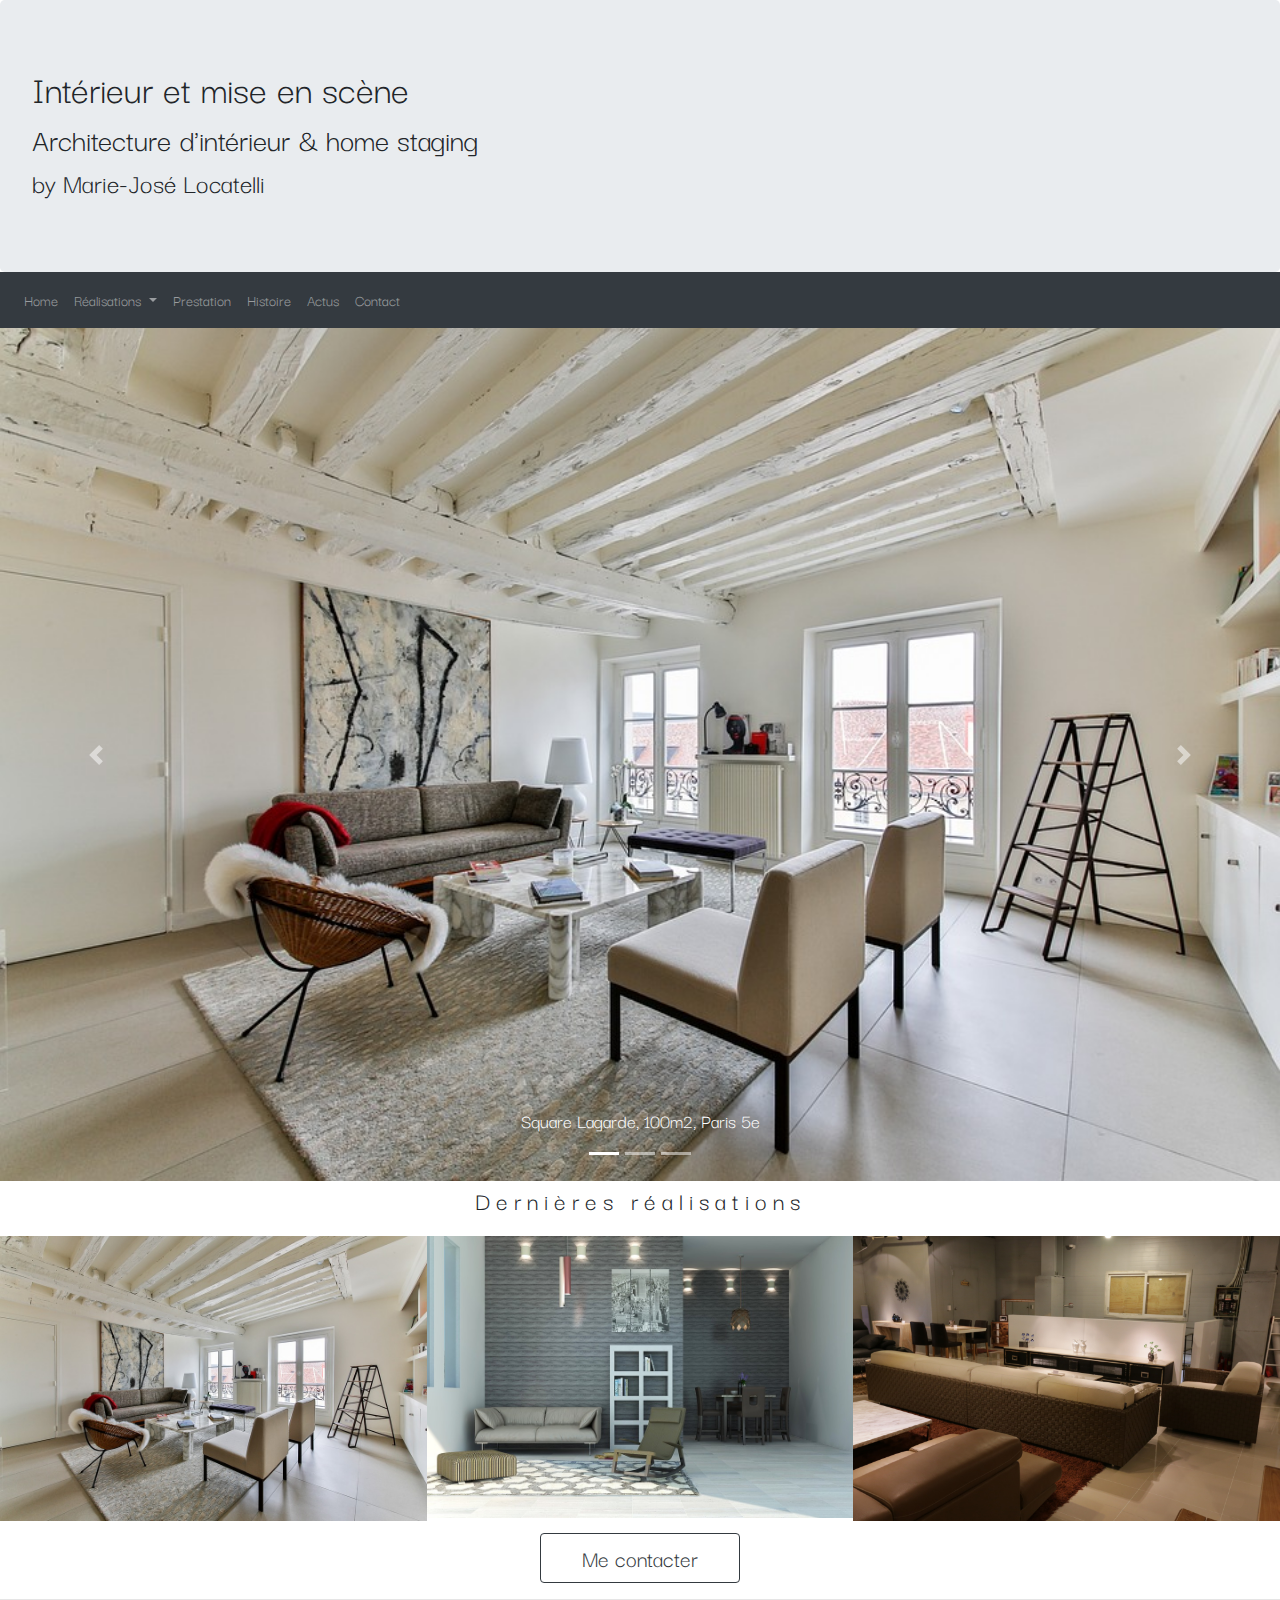
==== index.html @ 53eab32d "ajout lien vers la page squarelagarde.html" ====
<html>
    <head>
        <meta charset="UTF-8" />
        <title>Intérieur et mise en scène</title>
        <link rel="icon" href="image/biglogo.jpg" />
        <link rel="stylesheet" href="css/bootstrap.css" />
        <link rel="stylesheet" href="styles.css" />
    </head>
    <body>
        <div class="jumbotron" style="margin-bottom:0px;">
            <h1>Intérieur et mise en scène</h1>
            <h2>Architecture d'intérieur & home staging</h2>
            <h3>by Marie-José Locatelli</h3>
        </div>
        <nav class="navbar navbar-expand-md navbar-dark bg-dark sticky-top">
            <button
                class="navbar-toggler"
                data-toggle="collapse"
                data-target="#collapse_target"
            >
                <span class="navbar-toggler-icon"></span>
            </button>
            <div class="collapse navbar-collapse" id="collapse_target">
                <ul class="navbar-nav">
                    <li class="nav-item">
                        <a class="nav-link" href="#">Home</a>
                    </li>
                    <li class="nav-item dropdown">
                        <a
                            class="nav-link dropdown-toggle"
                            data-toggle="dropdown"
                            data-target="dropdown_target"
                            href="#"
                        >
                            Réalisations
                        </a>
                        <div
                            class="dropdown-menu"
                            aria-labelledby="dropdown_target"
                        >
                            <a
                                class="dropdown-item navlist-item"
                                href="squarelagarde.html"
                                >Square Lagarde 100m2 Paris 5e</a
                            >
                            <div class="background-color"></div>
                            <a class="dropdown-item navlist-item" href="#"
                                >Rue de la clé 150m2 Paris 5e</a
                            >
                            <a class="dropdown-item navlist-item" href="#"
                                >XXX 250m2 Gordes</a
                            >
                            <a class="dropdown-item navlist-item" href="#"
                                >Rue Edmond Roger 50m2 Paris 14e</a
                            >
                        </div>
                    </li>
                    <li class="nav-item">
                        <a class="nav-link" href="prestation.html"
                            >Prestation</a
                        >
                    </li>
                    <li class="nav-item">
                        <a class="nav-link" href="#">Histoire</a>
                    </li>
                    <li class="nav-item ">
                        <a class="nav-link" href="#">Actus</a>
                    </li>
                    <li class="nav-item">
                        <a class="nav-link" href="contact.html">Contact</a>
                    </li>
                </ul>
            </div>
        </nav>

        <div id="carousel" class="carousel slide" data-ride="carousel">
            <ol class="carousel-indicators">
                <li
                    data-target="#carousel"
                    data-slide-to="0"
                    class="active"
                ></li>
                <li data-target="#carousel" data-slide-to="1"></li>
                <li data-target="#carousel" data-slide-to="2"></li>
            </ol>
            <div class="carousel-inner">
                <div class="carousel-item active">
                    <img
                        src="image/interieur1.jpg"
                        class="d-block w-100"
                        alt="intérieur maison"
                    />
                    <div class="carousel-caption d-none d-md-block">
                        <h5>Square Lagarde, 100m2, Paris 5e</h5>
                    </div>
                </div>
                <div class="carousel-item">
                    <img
                        src="image/interieur2.jpg"
                        class="d-block w-100"
                        alt="intérieur maison2"
                    />
                    <div class="carousel-caption d-none d-md-block">
                        <h5 style="color:black">
                            <strong>Rue de la clé, 150m2, Paris 5e</strong>
                        </h5>
                    </div>
                </div>
                <div class="carousel-item">
                    <img
                        src="image/interieur3.jpg"
                        class="d-block w-100"
                        alt="intérieur maison3"
                    />
                    <div class="carousel-caption d-none d-md-block">
                        <h5>XXX, 250m2, Gordes</h5>
                    </div>
                </div>
            </div>
            <a
                class="carousel-control-prev"
                href="#carousel"
                role="button"
                data-slide="prev"
            >
                <span
                    class="carousel-control-prev-icon"
                    aria-hidden="true"
                ></span>
                <span class="sr-only">Précédent</span>
            </a>
            <a
                class="carousel-control-next"
                href="#carousel"
                role="button"
                data-slide="next"
            >
                <span
                    class="carousel-control-next-icon"
                    aria-hidden="true"
                ></span>
                <span class="sr-only">Prochain</span>
            </a>
        </div>
        <p style="text-align:center; letter-spacing:6px; font-size:26px">
            Dernières réalisations
        </p>
        <div
            class="d-flex flex-row no-gutters flex-wrap justify-content-around align-items-start"
        >
            <div class="col-12 col-sm-4">
                <a href="squarelagarde.html">
                    <img src="image/interieur1.jpg" class="img-fluid" />
                    <div class="fading-text">Square Lagarde, 100m2</div>
                </a>
            </div>
            <div class="col-12 col-sm-4">
                <img src="image/interieur2.jpg" class="img-fluid" />
                <div class="fading-text">Rue de la clé, 150m2</div>
            </div>
            <div class="col-12 col-sm-4">
                <img src="image/interieur3.jpg" class="img-fluid" />
                <div class="fading-text">XXX, 250m2, Gordes</div>
            </div>
        </div>
        <div class="d-flex flex-row justify-content-center" style="margin:12px">
            <a
                role="button"
                href="contact.html"
                class="btn btn-outline-dark xl-font-size"
                style="width: 200px;"
                >Me contacter</a
            >
        </div>
        <hr />
        <script
            src="https://code.jquery.com/jquery-3.3.1.slim.min.js"
            integrity="sha384-q8i/X+965DzO0rT7abK41JStQIAqVgRVzpbzo5smXKp4YfRvH+8abtTE1Pi6jizo"
            crossorigin="anonymous"
        ></script>
        <script
            src="https://cdnjs.cloudflare.com/ajax/libs/popper.js/1.14.7/umd/popper.min.js"
            integrity="sha384-UO2eT0CpHqdSJQ6hJty5KVphtPhzWj9WO1clHTMGa3JDZwrnQq4sF86dIHNDz0W1"
            crossorigin="anonymous"
        ></script>
        <script
            src="https://stackpath.bootstrapcdn.com/bootstrap/4.3.1/js/bootstrap.min.js"
            integrity="sha384-JjSmVgyd0p3pXB1rRibZUAYoIIy6OrQ6VrjIEaFf/nJGzIxFDsf4x0xIM+B07jRM"
            crossorigin="anonymous"
        ></script>
    </body>
</html>
---- styles.css ----
@font-face { 
    font-family: "Darker Grotesque";
    src: url("assets/fonts/DarkerGrotesque-Regular.ttf");
}

body {
    font-family: "Darker Grotesque", sans-serif;
}
.navlist-item {
    transition-property: all;
    transition-duration: 0.3s;
}
.navlist-item:hover {
    text-decoration: underline
}
.img-mj-contact {
    border-radius:275px;
    height:300px;
    display: flex;
    margin-left:auto;
    margin-right:auto;
}
.contact-detail {
    text-align: center;
    font-size: larger;
}
.prestation-text-header {
    text-align: center;
    font-size: 180%;
    color: #fff;
    background-image: url(image/fondprestation.jpg);
    background-repeat: no-repeat;
    background-position: center;
    background-size: cover;
}
.prestation-text {
    text-align: center;
    font-size: 120%;
}
.prestation-text-etape {
    font-size: 120%;
    position: center;
    width: 600px;
    margin-left: 207px;
    margin-top: 20px;
    text-align:justify;
}
.xl-font-size {
    font-size: x-large;
}
.fading-text {
    position: absolute;
    left:0;
    top:0;
    bottom:0;
    right:0;
    background-color: #7984786e;
    color:#fff;
    display:flex;
    align-items: center;
    justify-content: center;
    font-size:150%;
    opacity: 0;
    transition: .3s;
}
.fading-text:hover {
    opacity: 1;
}
.prestation-borders {
    border: 1px solid #5a5a5a;
}
.slide-from-left {
    position: relative;
    left: -100%;
    animation-name: slide-from-left;
    animation-duration: .5s;
    animation-iteration-count: 1;
    animation-fill-mode: forwards;
    animation-timing-function: linear;
}
.first-element{
    animation-delay: 0s;
}
.second-element{
    animation-delay: .5s;
}
.third-element{
    animation-delay: 1s;
}
.fourth-element{
    animation-delay: 1.5s;
}
.fifth-element{
    animation-delay: 2s;
}
.sixth-element{
    animation-delay: 3s;
}
@keyframes slide-from-left {
    from {
        left: -100%;
    }
    to {
        left: 0;
    }
}
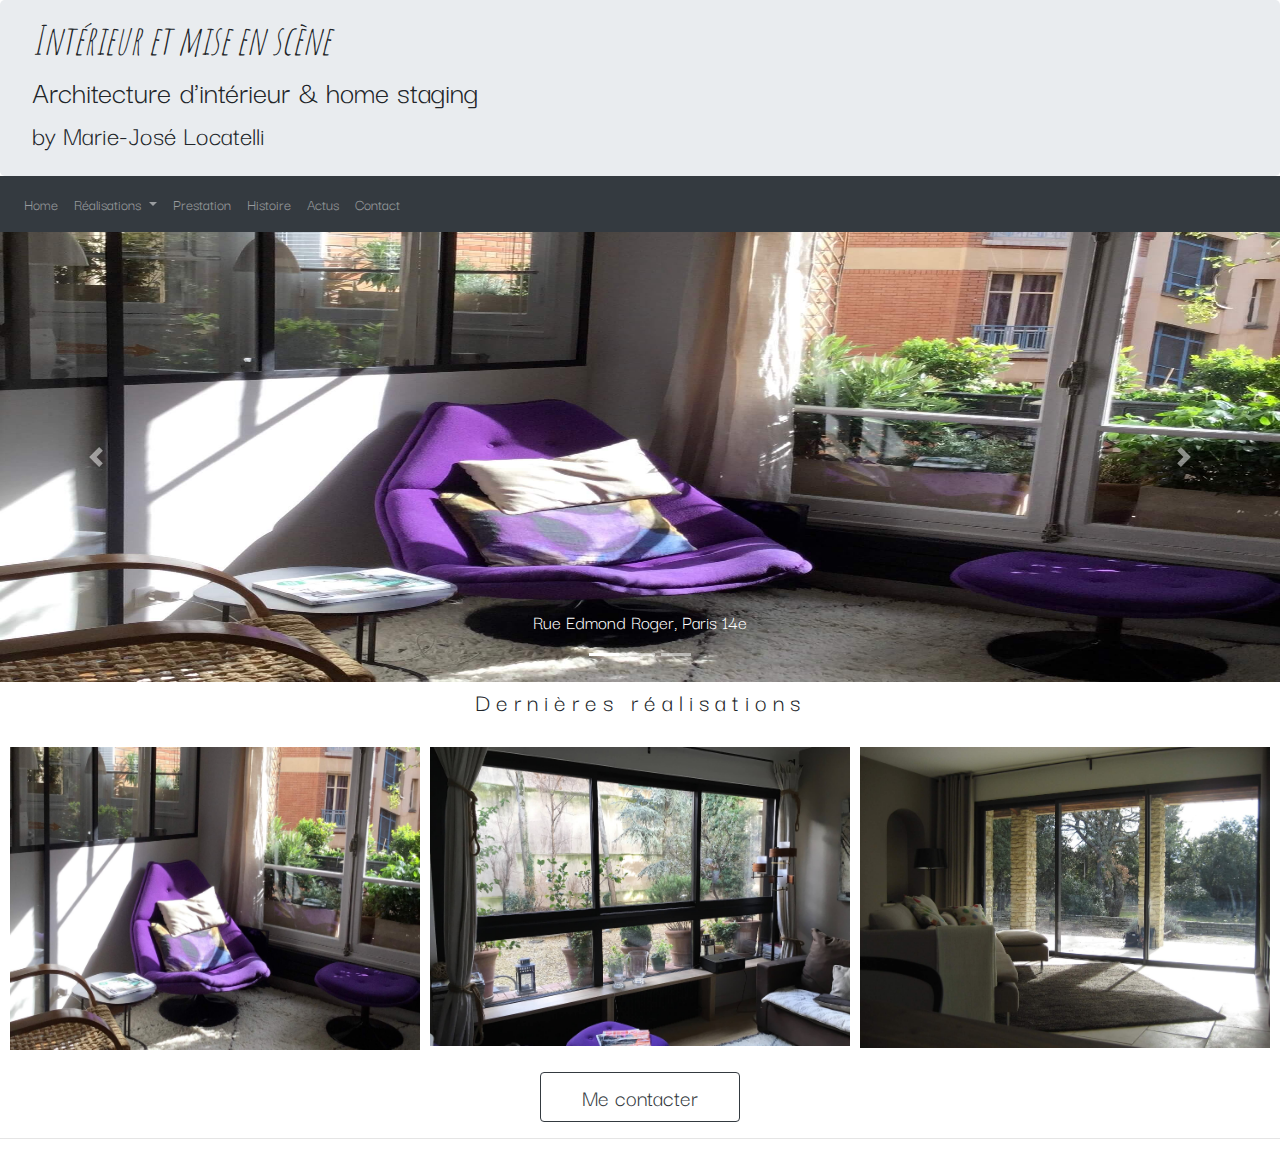
==== commit 14515370: "changement nom photo j'ai retire accent espaces et majuscules" ====
--- a/index.html
+++ b/index.html
@@ -7,8 +7,8 @@
         <link rel="stylesheet" href="styles.css" />
     </head>
     <body>
-        <div class="jumbotron" style="margin-bottom:0px;">
-            <h1>Intérieur et mise en scène</h1>
+        <div class="jumbotron py-3" style="margin-bottom:0px;">
+            <h1><em>Intérieur et mise en scène</em></h1>
             <h2>Architecture d'intérieur & home staging</h2>
             <h3>by Marie-José Locatelli</h3>
         </div>
@@ -40,18 +40,24 @@
                         >
                             <a
                                 class="dropdown-item navlist-item"
-                                href="squarelagarde.html"
-                                >Square Lagarde 100m2 Paris 5e</a
+                                href="rueedmonroger.html"
+                                >2 pièces, Rue Edmond Roger, Paris 14e</a
                             >
                             <div class="background-color"></div>
-                            <a class="dropdown-item navlist-item" href="#"
-                                >Rue de la clé 150m2 Paris 5e</a
-                            >
-                            <a class="dropdown-item navlist-item" href="#"
-                                >XXX 250m2 Gordes</a
-                            >
-                            <a class="dropdown-item navlist-item" href="#"
-                                >Rue Edmond Roger 50m2 Paris 14e</a
+                            <a
+                                class="dropdown-item navlist-item"
+                                href="bdarago.html"
+                                >2 pièces, Bd Arago, Paris 14e</a
+                            >
+                            <a
+                                class="dropdown-item navlist-item"
+                                href="gordes.html"
+                                >Maison, Gordes</a
+                            >
+                            <a
+                                class="dropdown-item navlist-item"
+                                href="ruesaintanne.html"
+                                >Studio, Rue Sainte-Anne, Paris 2e</a
                             >
                         </div>
                     </li>
@@ -85,35 +91,36 @@
             </ol>
             <div class="carousel-inner">
                 <div class="carousel-item active">
-                    <img
-                        src="image/interieur1.jpg"
-                        class="d-block w-100"
-                        alt="intérieur maison"
-                    />
+                    <div class="carrousel">
+                        <img
+                            src="image/2piecesedmondroger/salon1pay.jpeg"
+                            class="d-block w-100"
+                            style="height:450px"
+                            alt="interieurmaison"
+                        />
+                    </div>
                     <div class="carousel-caption d-none d-md-block">
-                        <h5>Square Lagarde, 100m2, Paris 5e</h5>
+                        <h5>Rue Edmond Roger, Paris 14e</h5>
                     </div>
                 </div>
                 <div class="carousel-item">
                     <img
-                        src="image/interieur2.jpg"
+                        src="image/2piecesarago/Salon1.jpg"
                         class="d-block w-100"
-                        alt="intérieur maison2"
+                        alt="interieurmaison2"
                     />
                     <div class="carousel-caption d-none d-md-block">
-                        <h5 style="color:black">
-                            <strong>Rue de la clé, 150m2, Paris 5e</strong>
-                        </h5>
+                        <h5>2 pièces, Bd Arago, Paris 14e</h5>
                     </div>
                 </div>
                 <div class="carousel-item">
                     <img
-                        src="image/interieur3.jpg"
+                        src="image/gordeserisson/salonvueterrasse1pt.jpeg"
                         class="d-block w-100"
-                        alt="intérieur maison3"
+                        alt="interieurmaison3"
                     />
                     <div class="carousel-caption d-none d-md-block">
-                        <h5>XXX, 250m2, Gordes</h5>
+                        <h5>Maison, Gordes</h5>
                     </div>
                 </div>
             </div>
@@ -147,20 +154,38 @@
         </p>
         <div
             class="d-flex flex-row no-gutters flex-wrap justify-content-around align-items-start"
+            style="padding:10px;"
         >
             <div class="col-12 col-sm-4">
-                <a href="squarelagarde.html">
-                    <img src="image/interieur1.jpg" class="img-fluid" />
-                    <div class="fading-text">Square Lagarde, 100m2</div>
+                <a href="rueedmonroger.html">
+                    <img
+                        src="image/2piecesedmondroger/salon1pay.jpeg"
+                        style="padding-right:10px;"
+                        class="img-fluid"
+                    />
+                    <div class="fading-text">Rue Edmond Roger, 50m2</div>
                 </a>
             </div>
             <div class="col-12 col-sm-4">
-                <img src="image/interieur2.jpg" class="img-fluid" />
-                <div class="fading-text">Rue de la clé, 150m2</div>
+                <a href="bdarago.html">
+                    <img
+                        src="image/2piecesarago/salon1pt.jpeg"
+                        class="img-fluid"
+                    />
+                    <div class="fading-text">Bd Arago, 47m2</div>
+                </a>
             </div>
             <div class="col-12 col-sm-4">
-                <img src="image/interieur3.jpg" class="img-fluid" />
-                <div class="fading-text">XXX, 250m2, Gordes</div>
+                <a href="gordes.html">
+                    <img
+                        src="image/gordeserisson/salonvueterrasse1pt.jpeg"
+                        style="padding-left:10px;"
+                        class="img-fluid"
+                    />
+                    <div class="fading-text">
+                        Gordes, 250m2
+                    </div>
+                </a>
             </div>
         </div>
         <div class="d-flex flex-row justify-content-center" style="margin:12px">
--- a/styles.css
+++ b/styles.css
@@ -1,24 +1,32 @@
-@font-face { 
+@font-face {
     font-family: "Darker Grotesque";
     src: url("assets/fonts/DarkerGrotesque-Regular.ttf");
 }
 
+@font-face {
+    font-family: "Armatic";
+    src: url("assets/fonts/AmaticSC-Regular.ttf");
+}
+
 body {
     font-family: "Darker Grotesque", sans-serif;
+}
+h1 {
+    font-family: "Armatic";
 }
 .navlist-item {
     transition-property: all;
     transition-duration: 0.3s;
 }
 .navlist-item:hover {
-    text-decoration: underline
+    text-decoration: underline;
 }
 .img-mj-contact {
-    border-radius:275px;
-    height:300px;
+    border-radius: 275px;
+    height: 250px;
     display: flex;
-    margin-left:auto;
-    margin-right:auto;
+    margin-left: auto;
+    margin-right: auto;
 }
 .contact-detail {
     text-align: center;
@@ -43,25 +51,25 @@
     width: 600px;
     margin-left: 207px;
     margin-top: 20px;
-    text-align:justify;
+    text-align: justify;
 }
 .xl-font-size {
     font-size: x-large;
 }
 .fading-text {
     position: absolute;
-    left:0;
-    top:0;
-    bottom:0;
-    right:0;
+    left: 0;
+    top: 0;
+    bottom: 0;
+    right: 0;
     background-color: #7984786e;
-    color:#fff;
-    display:flex;
+    color: #fff;
+    display: flex;
     align-items: center;
     justify-content: center;
-    font-size:150%;
+    font-size: 150%;
     opacity: 0;
-    transition: .3s;
+    transition: 0.3s;
 }
 .fading-text:hover {
     opacity: 1;
@@ -73,27 +81,27 @@
     position: relative;
     left: -100%;
     animation-name: slide-from-left;
-    animation-duration: .5s;
+    animation-duration: 0.5s;
     animation-iteration-count: 1;
     animation-fill-mode: forwards;
     animation-timing-function: linear;
 }
-.first-element{
+.first-element {
     animation-delay: 0s;
 }
-.second-element{
-    animation-delay: .5s;
+.second-element {
+    animation-delay: 0.5s;
 }
-.third-element{
+.third-element {
     animation-delay: 1s;
 }
-.fourth-element{
+.fourth-element {
     animation-delay: 1.5s;
 }
-.fifth-element{
+.fifth-element {
     animation-delay: 2s;
 }
-.sixth-element{
+.sixth-element {
     animation-delay: 3s;
 }
 @keyframes slide-from-left {
@@ -103,4 +111,7 @@
     to {
         left: 0;
     }
-}+}
+.carrousel {
+    max-height: 450px;
+}
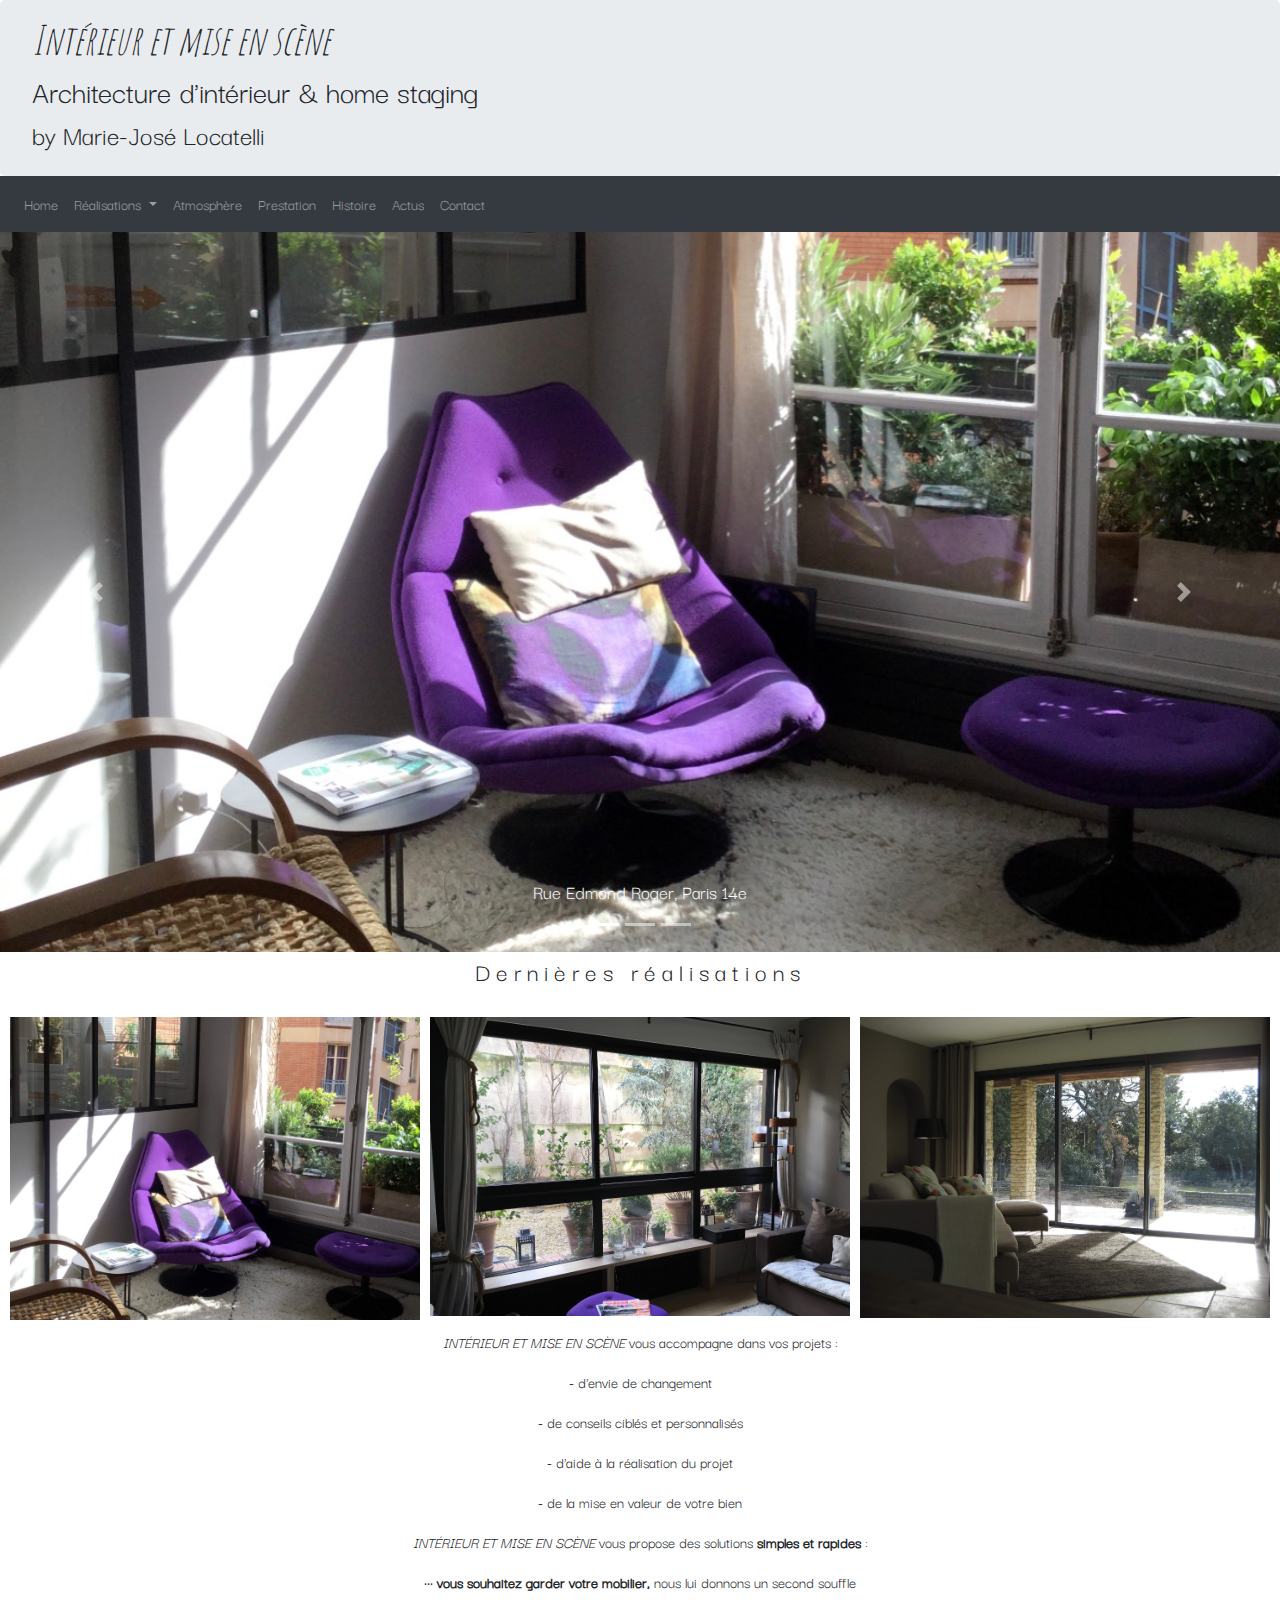
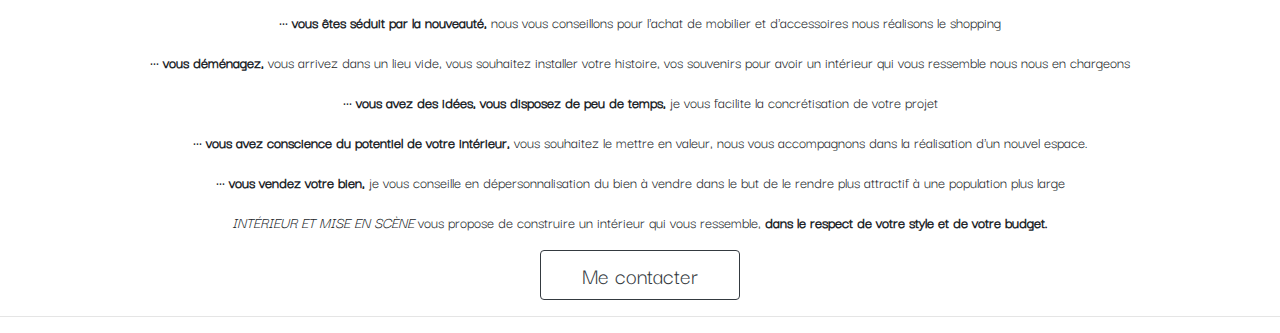
==== commit be61fbf8: "amélioration de la page index ajout de texte et ajout de atmosphere dans la barre de navigation et r" ====
--- a/index.html
+++ b/index.html
@@ -60,6 +60,9 @@
                                 >Studio, Rue Sainte-Anne, Paris 2e</a
                             >
                         </div>
+                    </li>
+                    <li class="nav-item">
+                        <a class="nav-link" href="#">Atmosphère</a>
                     </li>
                     <li class="nav-item">
                         <a class="nav-link" href="prestation.html"
@@ -93,9 +96,8 @@
                 <div class="carousel-item active">
                     <div class="carrousel">
                         <img
-                            src="image/2piecesedmondroger/salon1pay.jpeg"
+                            src="image/2piecesedmondroger/salon1169.jpg"
                             class="d-block w-100"
-                            style="height:450px"
                             alt="interieurmaison"
                         />
                     </div>
@@ -104,21 +106,25 @@
                     </div>
                 </div>
                 <div class="carousel-item">
-                    <img
-                        src="image/2piecesarago/Salon1.jpg"
-                        class="d-block w-100"
-                        alt="interieurmaison2"
-                    />
+                    <div class="carrousel">
+                        <img
+                            src="image/2piecesarago/salon1169.jpg"
+                            class="d-block w-100"
+                            alt="interieurmaison2"
+                        />
+                    </div>
                     <div class="carousel-caption d-none d-md-block">
                         <h5>2 pièces, Bd Arago, Paris 14e</h5>
                     </div>
                 </div>
                 <div class="carousel-item">
-                    <img
-                        src="image/gordeserisson/salonvueterrasse1pt.jpeg"
-                        class="d-block w-100"
-                        alt="interieurmaison3"
-                    />
+                    <div class="carrousel">
+                        <img
+                            src="image/gordeserisson/salonvueterrasse1169.jpg"
+                            class="d-block w-100"
+                            alt="interieurmaison3"
+                        />
+                    </div>
                     <div class="carousel-caption d-none d-md-block">
                         <h5>Maison, Gordes</h5>
                     </div>
@@ -188,6 +194,72 @@
                 </a>
             </div>
         </div>
+        <div>
+            <p style="text-align: center">
+                <em>INTÉRIEUR ET MISE EN SCÈNE</em> vous accompagne dans vos
+                projets :
+            </p>
+            <p style="text-align: center">
+                - d'envie de changement
+            </p>
+            <p style="text-align: center">
+                - de conseils ciblés et personnalisés
+            </p>
+            <p style="text-align: center">
+                - d'aide à la réalisation du projet
+            </p>
+            <p style="text-align: center">
+                - de la mise en valeur de votre bien
+            </p>
+            <p style="text-align: center">
+                <em>INTÉRIEUR ET MISE EN SCÈNE</em> vous propose des solutions
+                <strong>simples et rapides</strong> :
+            </p>
+            <p style="text-align: center">
+                ••• <strong>vous souhaitez garder votre mobilier,</strong> nous
+                lui donnons un second souffle
+            </p>
+            <p style="text-align: center">
+                ••• <strong> vous êtes séduit par la nouveauté, </strong> nous
+                vous conseillons pour l'achat de mobilier et d'accessoires nous
+                réalisons le shopping
+            </p>
+            <p style="text-align: center">
+                ••• <strong>vous déménagez,</strong> vous arrivez dans un lieu
+                vide, vous souhaitez installer votre histoire, vos souvenirs
+                pour avoir un intérieur qui vous ressemble nous nous en
+                chargeons
+            </p>
+            <p style="text-align: center">
+                •••
+                <strong>
+                    vous avez des idées, vous disposez de peu de temps,
+                </strong>
+                je vous facilite la concrétisation de votre projet
+            </p>
+            <p style="text-align: center">
+                •••
+                <strong>
+                    vous avez conscience du potentiel de votre
+                    intérieur,</strong
+                >
+                vous souhaitez le mettre en valeur, nous vous accompagnons dans
+                la réalisation d'un nouvel espace.
+            </p>
+            <p style="text-align: center">
+                ••• <strong>vous vendez votre bien,</strong> je vous conseille
+                en dépersonnalisation du bien à vendre dans le but de le rendre
+                plus attractif à une population plus large
+            </p>
+            <p style="text-align: center">
+                <em>INTÉRIEUR ET MISE EN SCÈNE</em> vous propose de construire
+                un intérieur qui vous ressemble,
+                <strong
+                    >dans le respect de votre style et de votre budget.</strong
+                >
+            </p>
+        </div>
+
         <div class="d-flex flex-row justify-content-center" style="margin:12px">
             <a
                 role="button"
--- a/styles.css
+++ b/styles.css
@@ -113,5 +113,5 @@
     }
 }
 .carrousel {
-    max-height: 450px;
+    max-height: 90vh;
 }
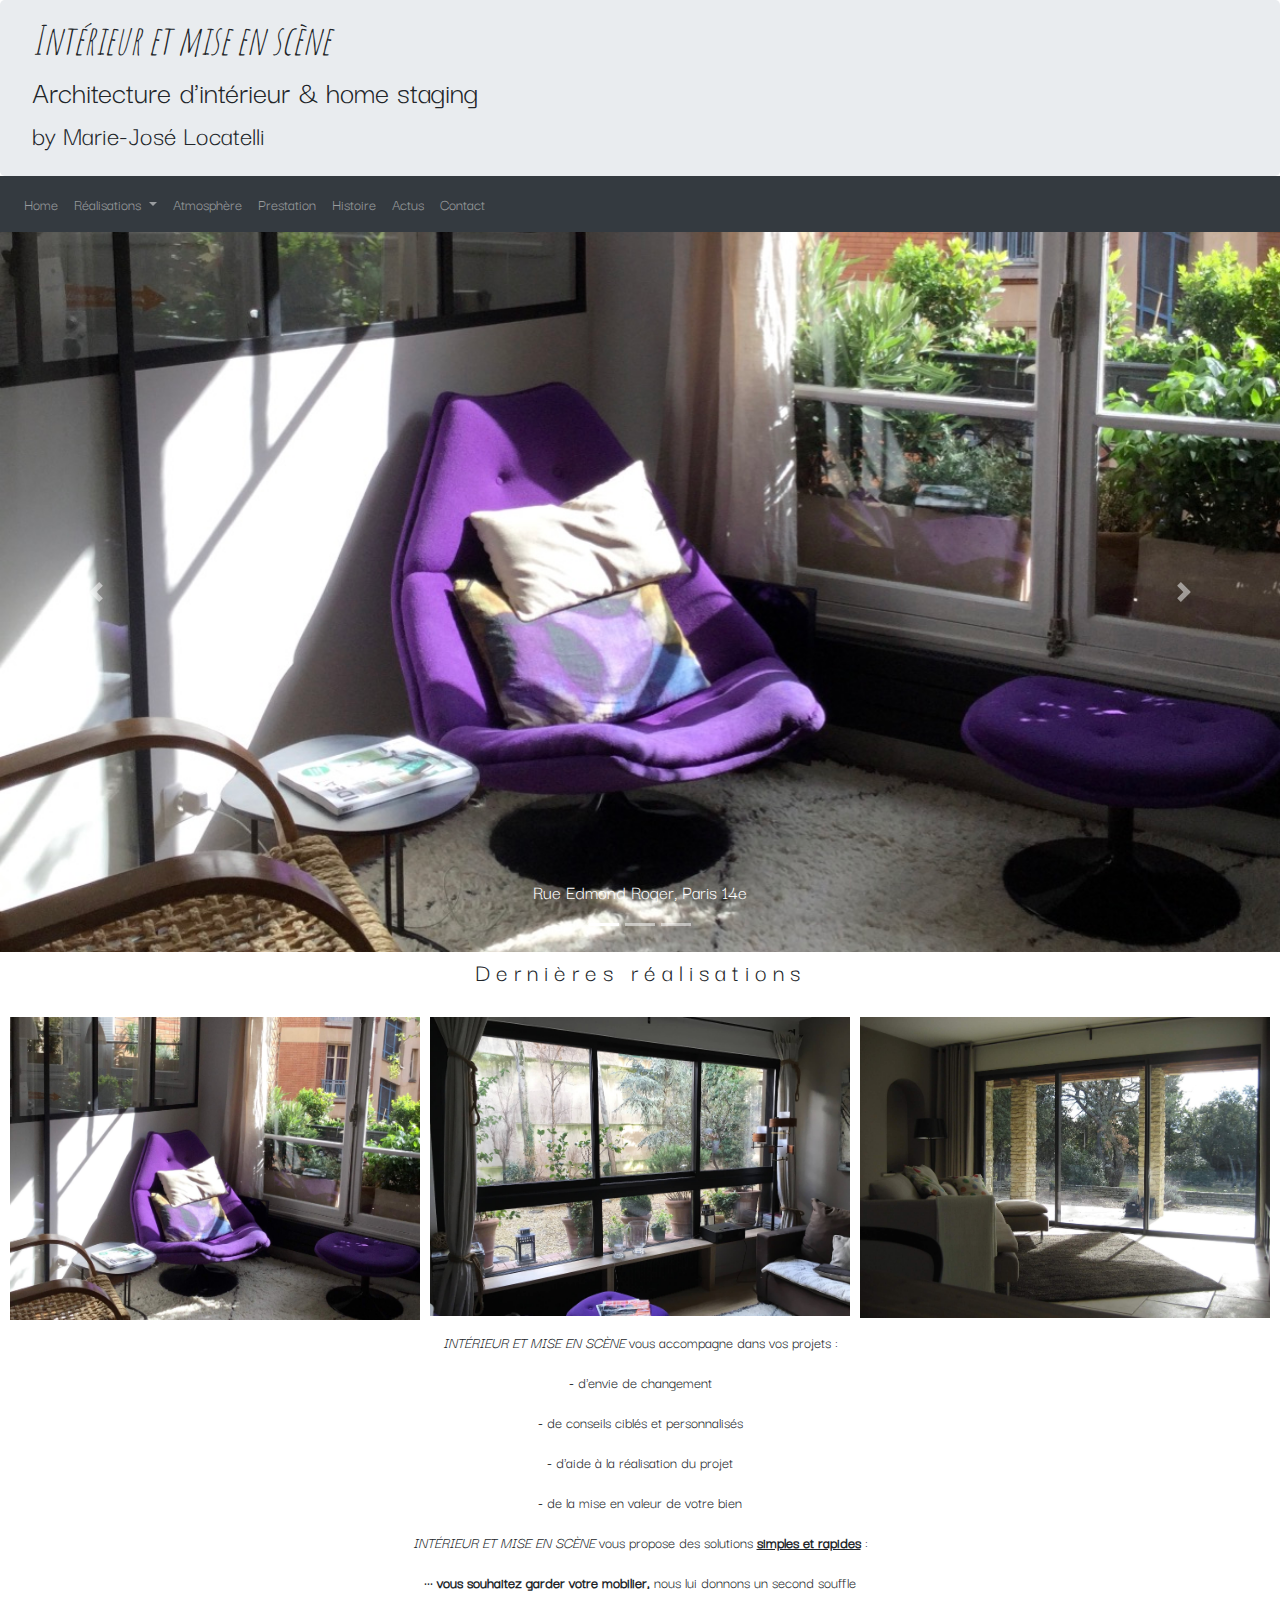
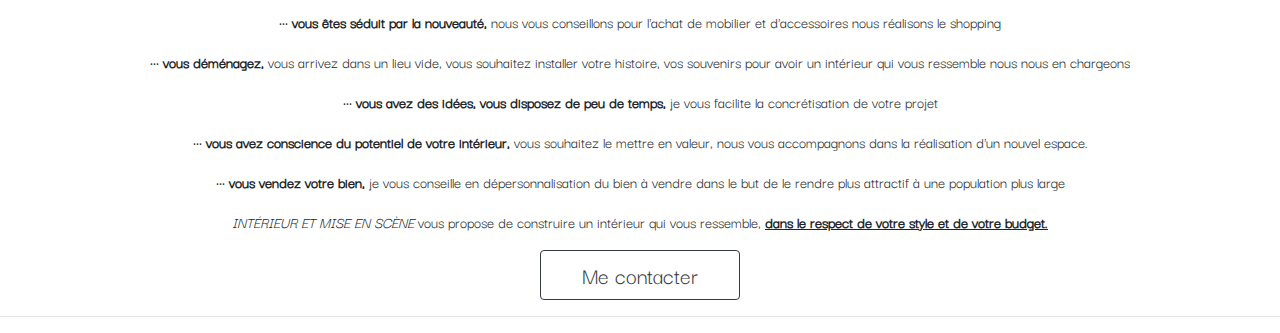
==== commit c80cabe8: "ajout de liens dans la page index" ====
--- a/index.html
+++ b/index.html
@@ -62,7 +62,9 @@
                         </div>
                     </li>
                     <li class="nav-item">
-                        <a class="nav-link" href="#">Atmosphère</a>
+                        <a class="nav-link" href="atmosphere.html"
+                            >Atmosphère</a
+                        >
                     </li>
                     <li class="nav-item">
                         <a class="nav-link" href="prestation.html"
@@ -213,7 +215,10 @@
             </p>
             <p style="text-align: center">
                 <em>INTÉRIEUR ET MISE EN SCÈNE</em> vous propose des solutions
-                <strong>simples et rapides</strong> :
+                <a href="prestation.html" class="link-color">
+                    <u><strong>simples et rapides</strong></u></a
+                >
+                :
             </p>
             <p style="text-align: center">
                 ••• <strong>vous souhaitez garder votre mobilier,</strong> nous
@@ -254,8 +259,13 @@
             <p style="text-align: center">
                 <em>INTÉRIEUR ET MISE EN SCÈNE</em> vous propose de construire
                 un intérieur qui vous ressemble,
-                <strong
-                    >dans le respect de votre style et de votre budget.</strong
+                <a href="atmosphere.html" class="link-color"
+                    ><u
+                        ><strong
+                            >dans le respect de votre style et de votre
+                            budget.</strong
+                        ></u
+                    ></a
                 >
             </p>
         </div>
--- a/styles.css
+++ b/styles.css
@@ -53,6 +53,9 @@
     margin-top: 20px;
     text-align: justify;
 }
+.prestation-box {
+    background-color: #e9ecef;
+}
 .xl-font-size {
     font-size: x-large;
 }
@@ -69,7 +72,8 @@
     justify-content: center;
     font-size: 150%;
     opacity: 0;
-    transition: 0.3s;
+    transition: opacity 0.3s;
+    z-index: 1;
 }
 .fading-text:hover {
     opacity: 1;
@@ -115,3 +119,13 @@
 .carrousel {
     max-height: 90vh;
 }
+.grid-item {
+    width: 200px;
+}
+.grid-item--width2 {
+    width: 400px;
+}
+.link-color {
+    color: #212529;
+    text-decoration: none;
+}
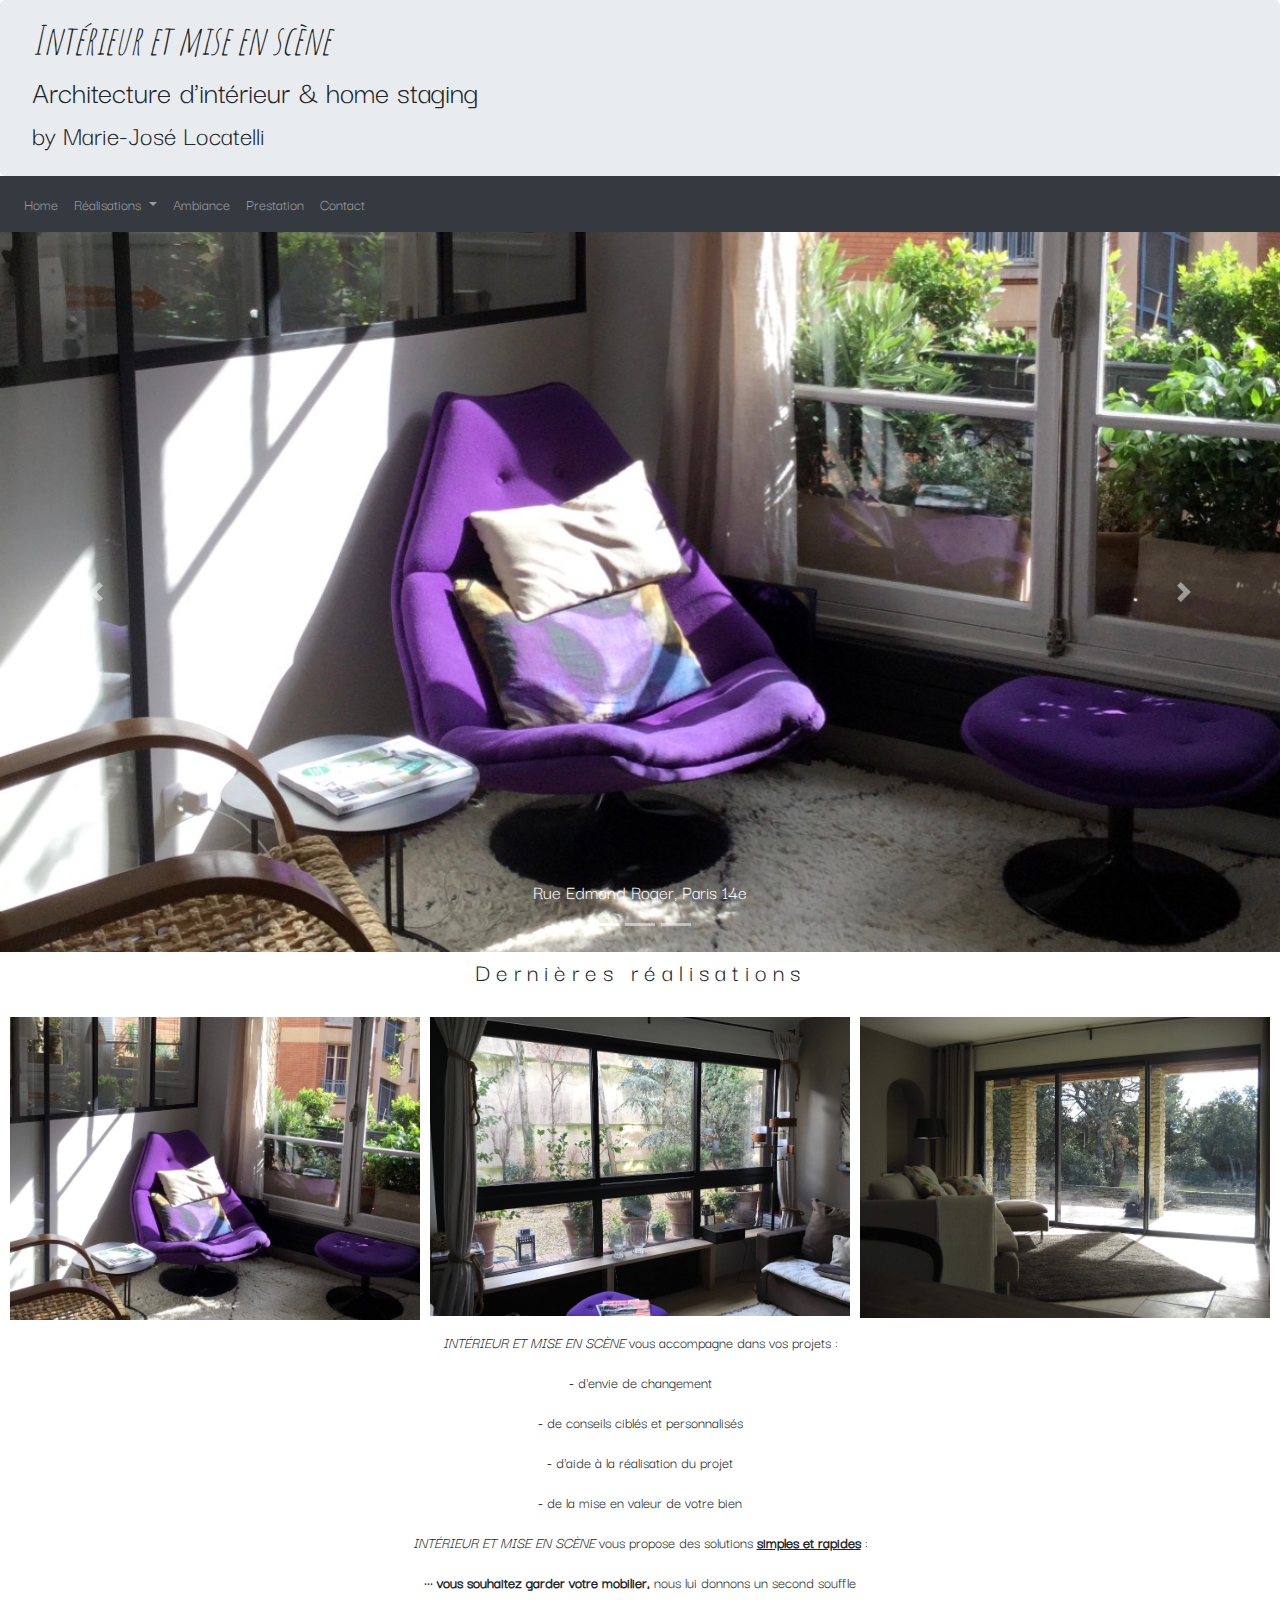
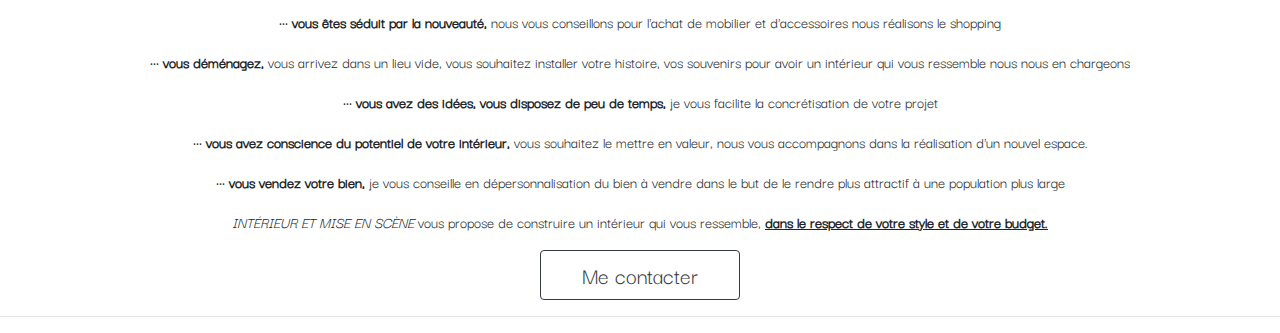
==== commit 407e9b09: "scroll animation et maj de la navbar ambiance au lieu de atmosphere et supp de histoire de actus" ====
--- a/index.html
+++ b/index.html
@@ -62,21 +62,14 @@
                         </div>
                     </li>
                     <li class="nav-item">
-                        <a class="nav-link" href="atmosphere.html"
-                            >Atmosphère</a
-                        >
+                        <a class="nav-link" href="atmosphere.html">Ambiance</a>
                     </li>
                     <li class="nav-item">
                         <a class="nav-link" href="prestation.html"
                             >Prestation</a
                         >
                     </li>
-                    <li class="nav-item">
-                        <a class="nav-link" href="#">Histoire</a>
-                    </li>
-                    <li class="nav-item ">
-                        <a class="nav-link" href="#">Actus</a>
-                    </li>
+
                     <li class="nav-item">
                         <a class="nav-link" href="contact.html">Contact</a>
                     </li>
--- a/styles.css
+++ b/styles.css
@@ -129,3 +129,18 @@
     color: #212529;
     text-decoration: none;
 }
+@keyframes fade-in {
+    from {
+        opacity: 0;
+        transform: scale(0.7);
+    }
+    to {
+        opacity: 1;
+    }
+}
+.fade-in-element {
+    animation: fade-in 1.4s;
+}
+.fadelement {
+    opacity: 0;
+}
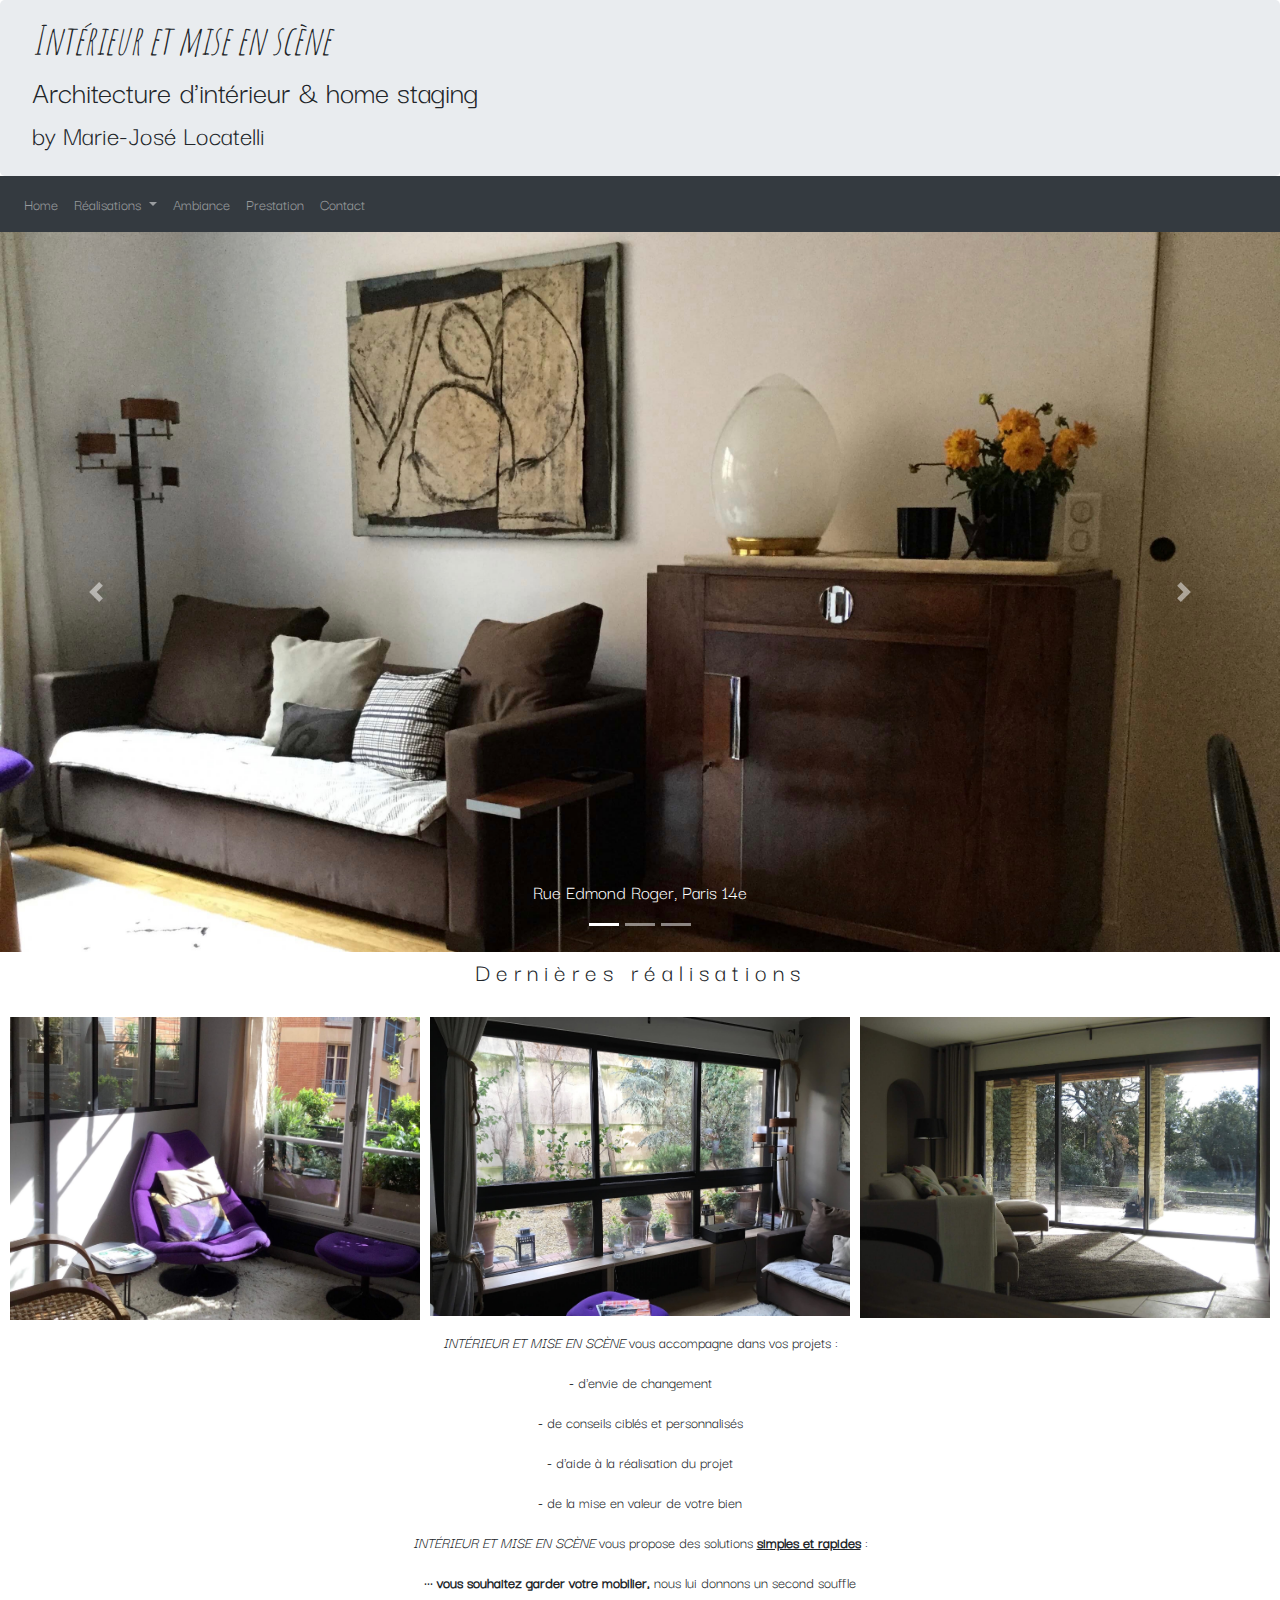
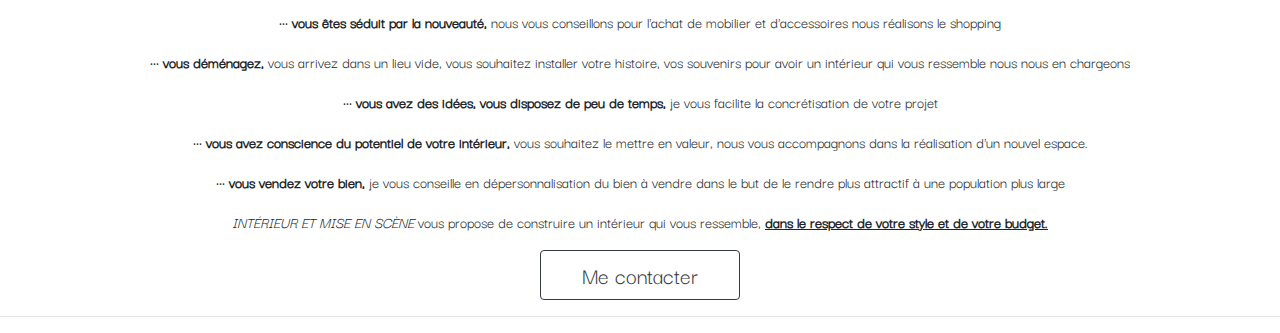
==== commit d1887d93: "changement de photos dans le carrousel" ====
--- a/index.html
+++ b/index.html
@@ -91,7 +91,7 @@
                 <div class="carousel-item active">
                     <div class="carrousel">
                         <img
-                            src="image/2piecesedmondroger/salon1169.jpg"
+                            src="image/2piecesedmondroger/ersalon169.jpeg"
                             class="d-block w-100"
                             alt="interieurmaison"
                         />
@@ -103,13 +103,13 @@
                 <div class="carousel-item">
                     <div class="carrousel">
                         <img
-                            src="image/2piecesarago/salon1169.jpg"
+                            src="image/ruerataud/salonruerataud.jpg"
                             class="d-block w-100"
                             alt="interieurmaison2"
                         />
                     </div>
                     <div class="carousel-caption d-none d-md-block">
-                        <h5>2 pièces, Bd Arago, Paris 14e</h5>
+                        <h5>Rue Rataud, Paris 5e</h5>
                     </div>
                 </div>
                 <div class="carousel-item">
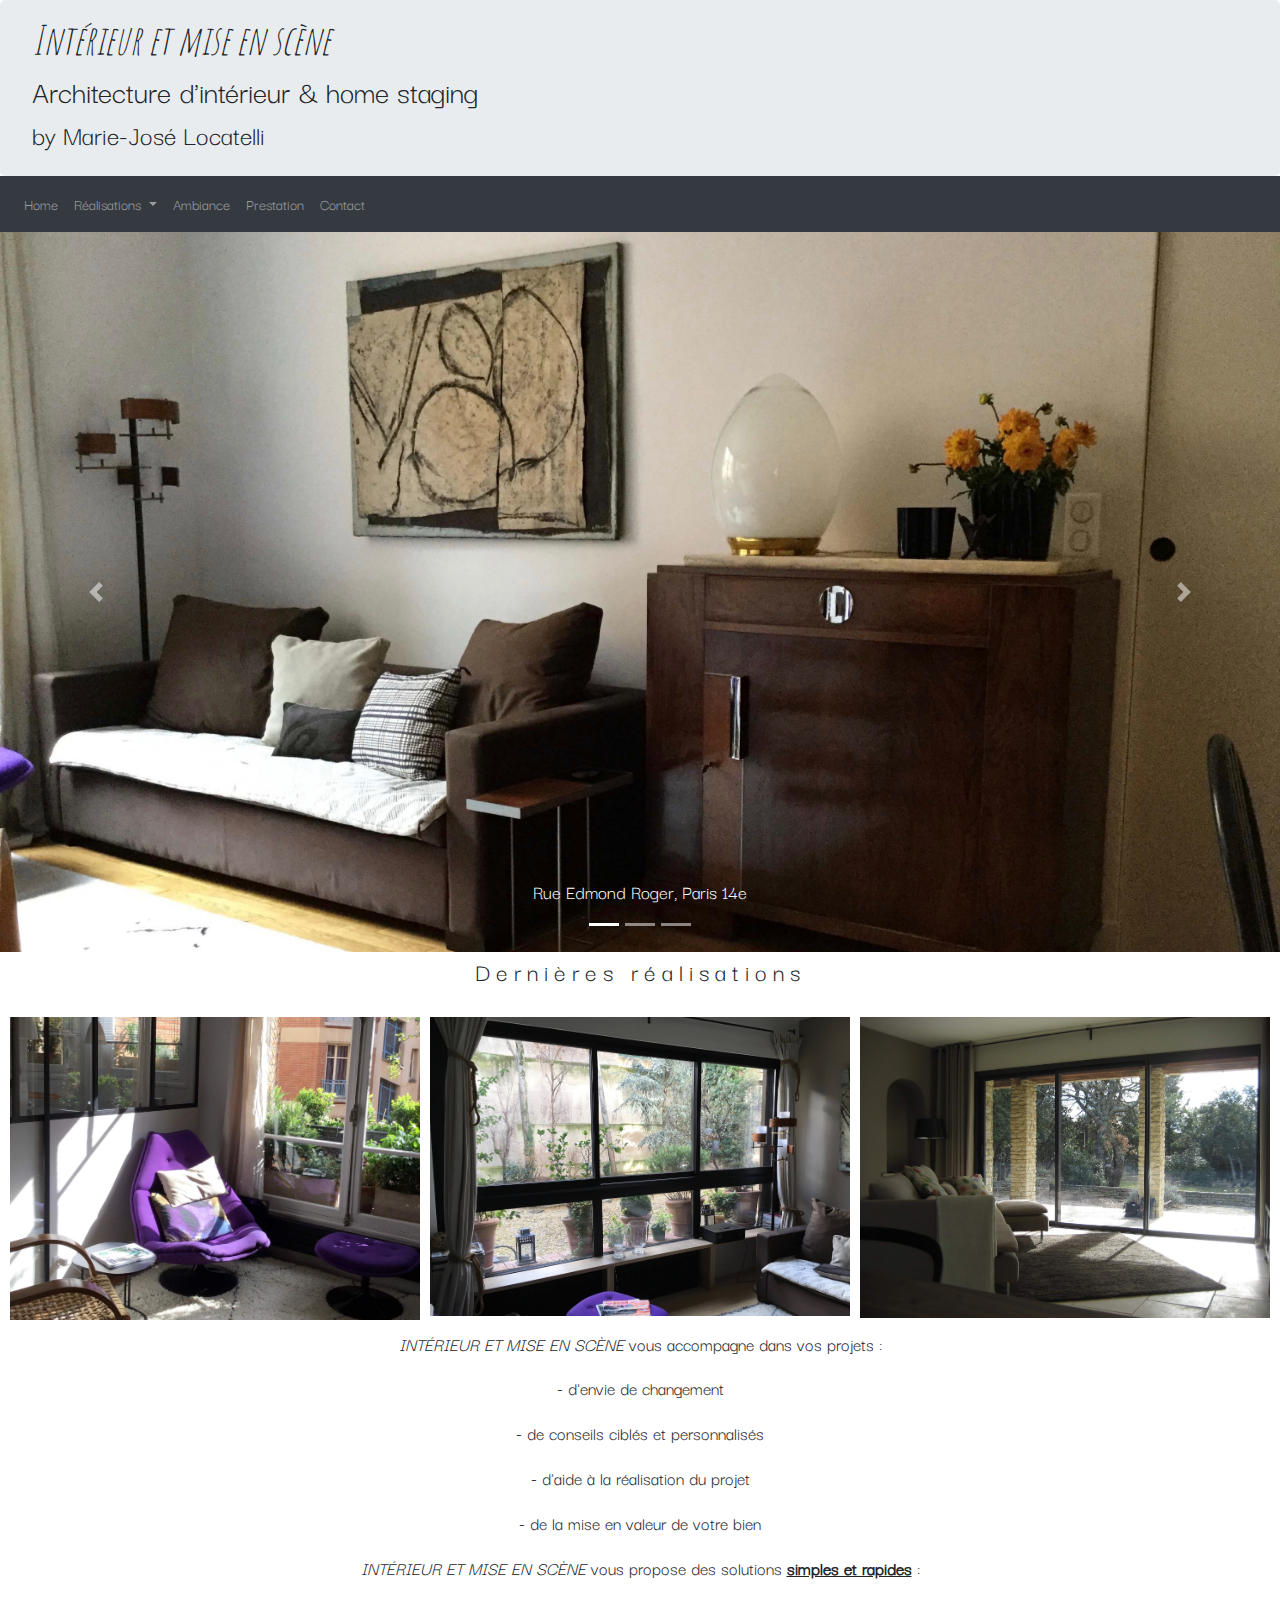
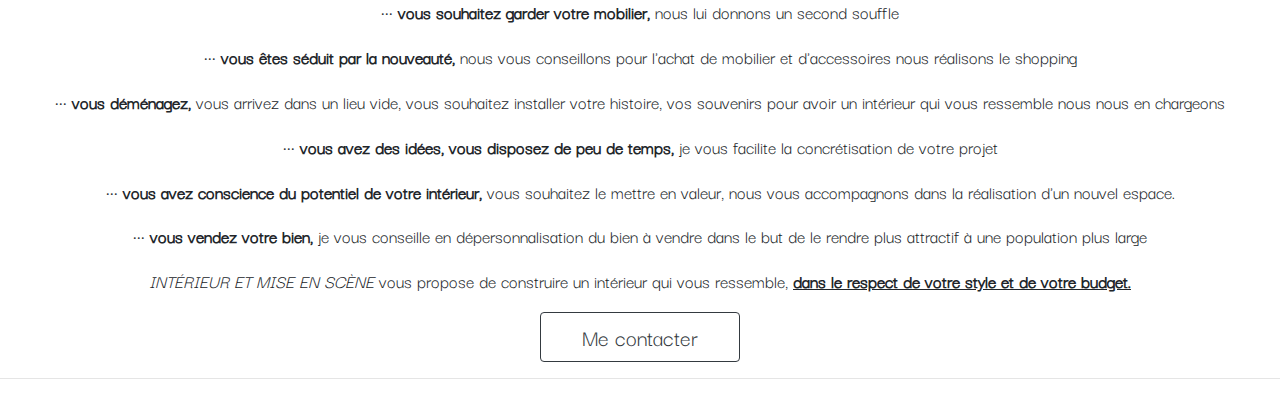
==== commit 924da65d: "ajout du texte sur la page realisation edmond roger et agrandissement du texte sur la page d'accueil" ====
--- a/index.html
+++ b/index.html
@@ -189,7 +189,7 @@
                 </a>
             </div>
         </div>
-        <div>
+        <div class="font-size-text">
             <p style="text-align: center">
                 <em>INTÉRIEUR ET MISE EN SCÈNE</em> vous accompagne dans vos
                 projets :
--- a/styles.css
+++ b/styles.css
@@ -144,3 +144,6 @@
 .fadelement {
     opacity: 0;
 }
+.font-size-text {
+    font-size: 120%;
+}
